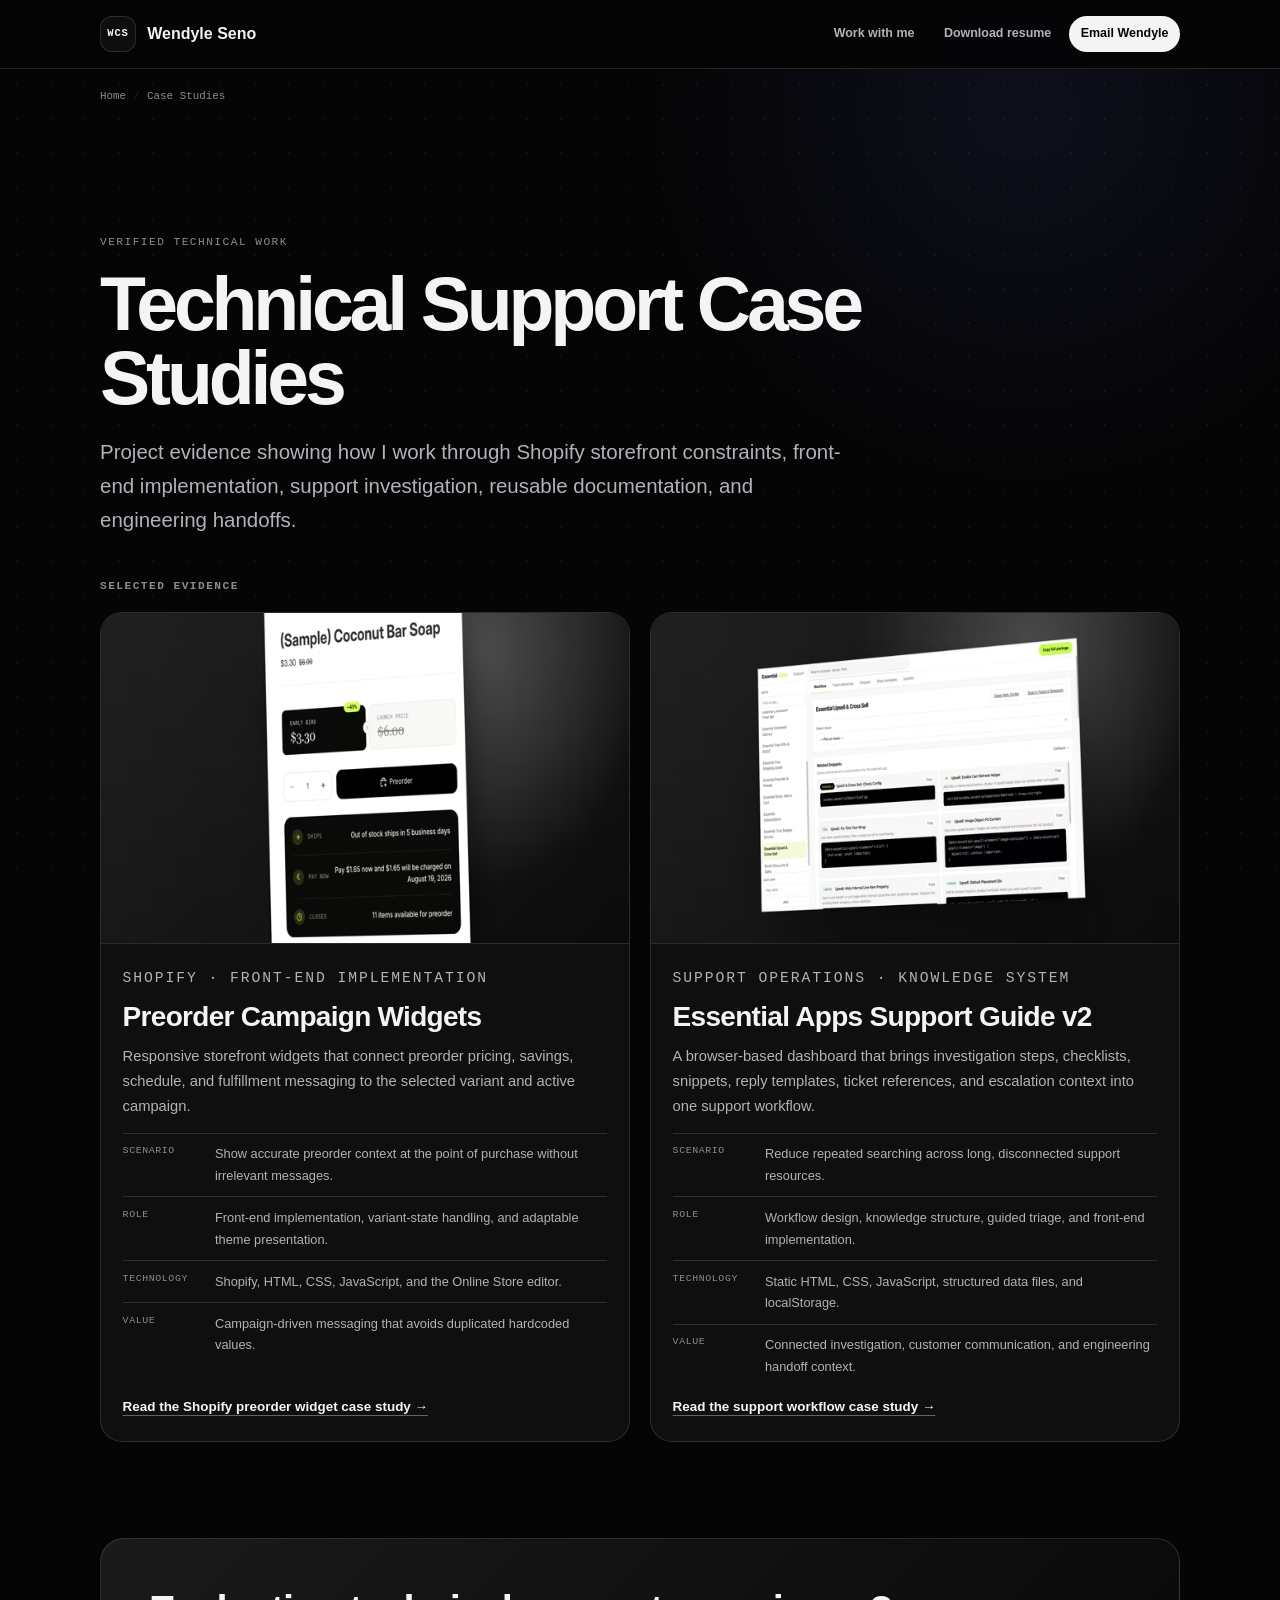
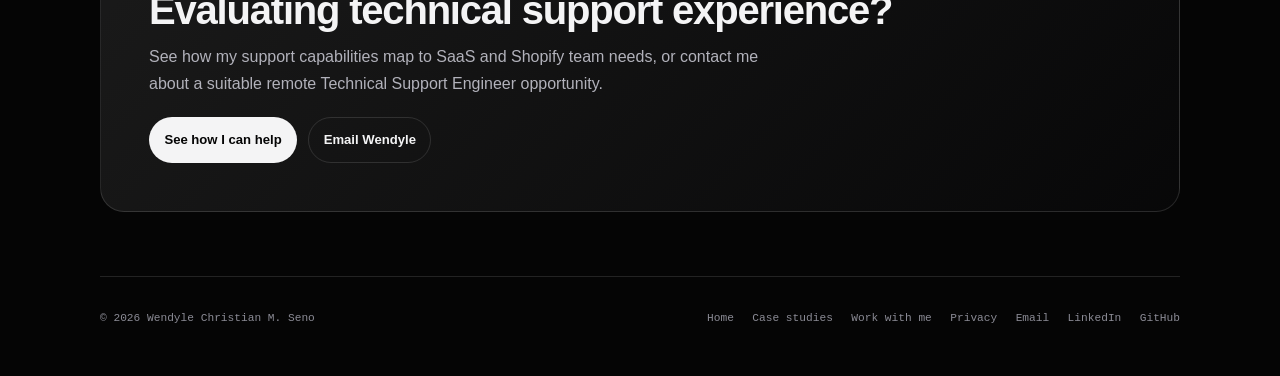
==== case-studies/index.html @ 61a5c207 "feat: expand portfolio SEO and measurement" ====
<!doctype html>
<html lang="en">
<head>
  <!-- Google tag (gtag.js) -->
  <script async src="https://www.googletagmanager.com/gtag/js?id=G-58984RH5TE"></script>
  <script>
    window.dataLayer = window.dataLayer || [];
    function gtag(){dataLayer.push(arguments);}
    gtag('js', new Date());
    gtag('config', 'G-58984RH5TE');
  </script>
  <meta charset="utf-8">
  <meta name="viewport" content="width=device-width,initial-scale=1">
  <title>Technical Support Case Studies — Wendyle Seno</title>
  <meta name="description" content="Technical support case studies by Wendyle Seno covering Shopify preorder widgets, browser-based support workflows, front-end implementation, and evidence-rich escalation.">
  <meta name="author" content="Wendyle Christian M. Seno">
  <meta name="robots" content="index,follow,max-image-preview:large,max-snippet:-1,max-video-preview:-1">
  <meta name="theme-color" content="#050505">
  <script>
    (() => {
      let theme = 'dark';
      try { theme = localStorage.getItem('wcs-theme') === 'light' ? 'light' : 'dark'; } catch {}
      document.documentElement.dataset.theme = theme;
      document.querySelector('meta[name="theme-color"]').content = theme === 'light' ? '#f7f7f7' : '#050505';
    })();
  </script>
  <link rel="canonical" href="https://www.wendylechristianseno.com/case-studies/">
  <meta property="og:type" content="website">
  <meta property="og:site_name" content="Wendyle Seno">
  <meta property="og:title" content="Technical Support Case Studies — Wendyle Seno">
  <meta property="og:description" content="Verified project evidence across Shopify front-end implementation, technical support workflows, investigation, and escalation.">
  <meta property="og:url" content="https://www.wendylechristianseno.com/case-studies/">
  <meta property="og:image" content="https://www.wendylechristianseno.com/assets/img/wendyle-seno-social-preview.jpg">
  <meta property="og:image:width" content="1200">
  <meta property="og:image:height" content="630">
  <meta property="og:image:alt" content="Wendyle Seno, SaaS Technical Support Engineer">
  <meta name="twitter:card" content="summary_large_image">
  <meta name="twitter:title" content="Technical Support Case Studies — Wendyle Seno">
  <meta name="twitter:description" content="Shopify front-end implementation and support-workflow case studies by Wendyle Seno.">
  <meta name="twitter:image" content="https://www.wendylechristianseno.com/assets/img/wendyle-seno-social-preview.jpg">
  <meta name="twitter:image:alt" content="Wendyle Seno, SaaS Technical Support Engineer">
  <link rel="icon" href="../assets/img/favicon.ico" sizes="32x32">
  <link rel="icon" href="../assets/img/favicon.svg" type="image/svg+xml">
  <link rel="apple-touch-icon" href="../assets/img/apple-touch-icon.png" sizes="180x180">
  <link rel="stylesheet" href="../css/case-study.css?v=20260814-4">
  <script defer src="../js/analytics.js?v=20260814-1"></script>
  <script type="application/ld+json">
  {
    "@context": "https://schema.org",
    "@graph": [
      {
        "@type": "CollectionPage",
        "@id": "https://www.wendylechristianseno.com/case-studies/#page",
        "url": "https://www.wendylechristianseno.com/case-studies/",
        "name": "Technical Support Case Studies — Wendyle Seno",
        "description": "Technical support case studies covering Shopify front-end implementation and browser-based support workflows.",
        "isPartOf": { "@id": "https://www.wendylechristianseno.com/#website" },
        "about": { "@id": "https://www.wendylechristianseno.com/#person" },
        "breadcrumb": { "@id": "https://www.wendylechristianseno.com/case-studies/#breadcrumb" },
        "hasPart": [
          {
            "@type": "Article",
            "@id": "https://www.wendylechristianseno.com/case-studies/preorder-campaign-widgets/#article",
            "url": "https://www.wendylechristianseno.com/case-studies/preorder-campaign-widgets/",
            "headline": "Preorder Campaign Widgets"
          },
          {
            "@type": "Article",
            "@id": "https://www.wendylechristianseno.com/case-studies/essential-apps-support-guide/#article",
            "url": "https://www.wendylechristianseno.com/case-studies/essential-apps-support-guide/",
            "headline": "Essential Apps Support Guide v2"
          }
        ]
      },
      {
        "@type": "BreadcrumbList",
        "@id": "https://www.wendylechristianseno.com/case-studies/#breadcrumb",
        "itemListElement": [
          { "@type": "ListItem", "position": 1, "name": "Home", "item": "https://www.wendylechristianseno.com/" },
          { "@type": "ListItem", "position": 2, "name": "Case Studies", "item": "https://www.wendylechristianseno.com/case-studies/" }
        ]
      }
    ]
  }
  </script>
</head>
<body>
  <a class="skip-link" href="#main-content">Skip to case studies</a>
  <header class="case-nav">
    <nav class="case-shell case-nav-inner" aria-label="Primary navigation">
      <a class="case-brand" href="../"><span class="case-brand-mark">WCS</span><span>Wendyle Seno</span></a>
      <div class="case-nav-links">
        <a href="../work-with-me/" data-analytics-event="portfolio_hire_click" data-analytics-location="case_study_index_header">Work with me</a>
        <a href="https://drive.google.com/uc?export=download&amp;id=19VN2xFC_qmwtN42Zccsk0ThbB4VUB1xa" download data-analytics-event="portfolio_resume_download" data-analytics-location="case_study_index_header">Download resume</a>
        <a class="case-contact" href="mailto:senowendyle793@gmail.com?subject=Technical%20Support%20Opportunity" data-analytics-event="portfolio_email_click" data-analytics-location="case_study_index_header">Email Wendyle</a>
      </div>
    </nav>
  </header>

  <main id="main-content">
    <nav class="case-shell breadcrumbs" aria-label="Breadcrumb">
      <ol><li><a href="../">Home</a></li><li aria-current="page">Case Studies</li></ol>
    </nav>

    <header class="case-shell case-hero page-hero">
      <p class="eyebrow">Verified technical work</p>
      <h1>Technical Support Case Studies</h1>
      <p class="case-dek">Project evidence showing how I work through Shopify storefront constraints, front-end implementation, support investigation, reusable documentation, and engineering handoffs.</p>
    </header>

    <section class="case-shell page-content" aria-labelledby="evidence-heading">
      <h2 id="evidence-heading" class="eyebrow">Selected evidence</h2>
      <div class="card-grid">
        <article class="evidence-card">
          <a class="evidence-card-media" href="preorder-campaign-widgets/" aria-label="Read the Preorder Campaign Widgets case study">
            <picture>
              <source type="image/avif" srcset="../assets/img/generated/preorder-widgets-showcase-640.avif 640w, ../assets/img/generated/preorder-widgets-showcase-1200.avif 1200w" sizes="(max-width: 760px) 100vw, 520px">
              <img src="../assets/img/generated/preorder-widgets-showcase-1200.png" alt="Shopify product page with variant-aware preorder pricing and campaign messaging widgets" width="1200" height="1200" loading="eager" decoding="async">
            </picture>
          </a>
          <div class="evidence-card-body">
            <p class="eyebrow">Shopify · Front-end implementation</p>
            <h2>Preorder Campaign Widgets</h2>
            <p>Responsive storefront widgets that connect preorder pricing, savings, schedule, and fulfillment messaging to the selected variant and active campaign.</p>
            <dl>
              <div><dt>Scenario</dt><dd>Show accurate preorder context at the point of purchase without irrelevant messages.</dd></div>
              <div><dt>Role</dt><dd>Front-end implementation, variant-state handling, and adaptable theme presentation.</dd></div>
              <div><dt>Technology</dt><dd>Shopify, HTML, CSS, JavaScript, and the Online Store editor.</dd></div>
              <div><dt>Value</dt><dd>Campaign-driven messaging that avoids duplicated hardcoded values.</dd></div>
            </dl>
            <a class="evidence-card-link" href="preorder-campaign-widgets/">Read the Shopify preorder widget case study →</a>
          </div>
        </article>

        <article class="evidence-card">
          <a class="evidence-card-media" href="essential-apps-support-guide/" aria-label="Read the Essential Apps Support Guide case study">
            <picture>
              <source type="image/avif" srcset="../assets/img/generated/essential-apps-support-guide-v2-640.avif 640w, ../assets/img/generated/essential-apps-support-guide-v2-1200.avif 1200w" sizes="(max-width: 760px) 100vw, 520px">
              <img src="../assets/img/generated/essential-apps-support-guide-v2-1200.png" alt="Essential Apps Support Guide dashboard with troubleshooting, case triage, and reusable support resources" width="1200" height="1200" loading="eager" decoding="async">
            </picture>
          </a>
          <div class="evidence-card-body">
            <p class="eyebrow">Support operations · Knowledge system</p>
            <h2>Essential Apps Support Guide v2</h2>
            <p>A browser-based dashboard that brings investigation steps, checklists, snippets, reply templates, ticket references, and escalation context into one support workflow.</p>
            <dl>
              <div><dt>Scenario</dt><dd>Reduce repeated searching across long, disconnected support resources.</dd></div>
              <div><dt>Role</dt><dd>Workflow design, knowledge structure, guided triage, and front-end implementation.</dd></div>
              <div><dt>Technology</dt><dd>Static HTML, CSS, JavaScript, structured data files, and localStorage.</dd></div>
              <div><dt>Value</dt><dd>Connected investigation, customer communication, and engineering handoff context.</dd></div>
            </dl>
            <a class="evidence-card-link" href="essential-apps-support-guide/">Read the support workflow case study →</a>
          </div>
        </article>
      </div>
    </section>

    <section class="case-shell case-cta" aria-labelledby="case-index-cta-heading">
      <h2 id="case-index-cta-heading">Evaluating technical support experience?</h2>
      <p>See how my support capabilities map to SaaS and Shopify team needs, or contact me about a suitable remote Technical Support Engineer opportunity.</p>
      <div class="case-cta-actions">
        <a class="case-button case-button-primary" href="../work-with-me/" data-analytics-event="portfolio_hire_click" data-analytics-location="case_study_index_cta">See how I can help</a>
        <a class="case-button" href="mailto:senowendyle793@gmail.com?subject=Technical%20Support%20Opportunity" data-analytics-event="portfolio_email_click" data-analytics-location="case_study_index_cta">Email Wendyle</a>
      </div>
    </section>
  </main>

  <footer class="case-shell case-footer">
    <span>© 2026 Wendyle Christian M. Seno</span>
    <nav aria-label="Footer links">
      <a href="../">Home</a><a href="./" aria-current="page">Case studies</a><a href="../work-with-me/">Work with me</a><a href="../privacy/">Privacy</a>
      <a href="mailto:senowendyle793@gmail.com?subject=Technical%20Support%20Opportunity" data-analytics-event="portfolio_email_click" data-analytics-location="case_study_index_footer">Email</a>
      <a href="https://www.linkedin.com/in/wendylechristianseno/" target="_blank" rel="noopener noreferrer" data-analytics-event="portfolio_linkedin_click" data-analytics-location="case_study_index_footer">LinkedIn</a>
      <a href="https://github.com/Wendyle18" target="_blank" rel="noopener noreferrer" data-analytics-event="portfolio_github_click" data-analytics-location="case_study_index_footer">GitHub</a>
    </nav>
  </footer>
</body>
</html>
---- css/case-study.css ----
:root{
  color-scheme:dark;
  --bg:#050505;
  --bg-soft:#0d0d0e;
  --surface:rgba(255,255,255,.045);
  --surface-hover:rgba(255,255,255,.08);
  --border:rgba(255,255,255,.12);
  --text:#f4f4f5;
  --sub:#b2b2bb;
  --muted:#8b8b95;
  --max:1080px;
  --sans:ui-sans-serif,-apple-system,BlinkMacSystemFont,"Segoe UI",sans-serif;
  --mono:ui-monospace,SFMono-Regular,Menlo,Monaco,Consolas,"Liberation Mono",monospace;
}

[data-theme="light"]{
  color-scheme:light;
  --bg:#f7f7f7;
  --bg-soft:#ededed;
  --surface:rgba(255,255,255,.78);
  --surface-hover:rgba(255,255,255,.96);
  --border:rgba(0,0,0,.1);
  --text:#111113;
  --sub:#3f3f46;
  --muted:#5f5f69;
}

*,*::before,*::after{box-sizing:border-box;margin:0;padding:0}
html{scroll-behavior:smooth}
body{background:var(--bg);color:var(--text);font-family:var(--sans);line-height:1.7;-webkit-font-smoothing:antialiased}
body::before{content:"";position:fixed;inset:0;z-index:-1;pointer-events:none;background-image:radial-gradient(rgba(255,255,255,.045) 1px,transparent 1px),radial-gradient(circle at 80% 12%,rgba(105,122,255,.09),transparent 32%);background-size:34px 34px,100% 100%}
[data-theme="light"] body::before{background-image:radial-gradient(rgba(0,0,0,.055) 1px,transparent 1px),radial-gradient(circle at 80% 12%,rgba(82,82,91,.08),transparent 32%)}
a{color:inherit;text-decoration:none}
img{display:block;max-width:100%;height:auto}
:focus-visible{outline:2px solid var(--text);outline-offset:4px}
.skip-link{position:fixed;left:1rem;top:1rem;z-index:100;padding:.6rem .85rem;border-radius:8px;background:var(--text);color:var(--bg);transform:translateY(-180%)}
.skip-link:focus{transform:translateY(0)}
.case-shell{width:min(var(--max),calc(100% - 2rem));margin:0 auto}
.breadcrumbs{padding-top:1.1rem}
.breadcrumbs ol{display:flex;align-items:center;gap:.45rem;flex-wrap:wrap;list-style:none;font-family:var(--mono);font-size:.68rem;color:var(--muted)}
.breadcrumbs li+li::before{content:"/";margin-right:.45rem;color:var(--border)}
.breadcrumbs a{text-decoration:underline;text-decoration-color:transparent;text-underline-offset:3px}
.breadcrumbs a:hover{text-decoration-color:currentColor;color:var(--text)}
.case-nav{position:sticky;top:0;z-index:20;border-bottom:1px solid var(--border);background:rgba(5,5,5,.86);backdrop-filter:blur(18px)}
[data-theme="light"] .case-nav{background:rgba(247,247,247,.9)}
.case-nav-inner{min-height:68px;display:flex;align-items:center;justify-content:space-between;gap:1rem}
.case-brand{display:inline-flex;align-items:center;gap:.7rem;font-weight:800}
.case-brand-mark{display:grid;place-items:center;width:36px;height:36px;border:1px solid var(--border);border-radius:12px;background:var(--surface);font-family:var(--mono);font-size:.66rem;letter-spacing:.08em}
.case-nav-links{display:flex;align-items:center;gap:.4rem;flex-wrap:wrap;justify-content:flex-end}
.case-nav-links a{padding:.48rem .72rem;border-radius:999px;color:var(--sub);font-size:.78rem;font-weight:650}
.case-nav-links a:hover{background:var(--surface-hover);color:var(--text)}
.case-nav-links .case-contact{background:var(--text);color:var(--bg)}
.case-hero{padding:clamp(5rem,10vw,8rem) 0 3.5rem}
.eyebrow{font-family:var(--mono);font-size:.7rem;letter-spacing:.13em;text-transform:uppercase;color:var(--muted);margin-bottom:1rem}
.case-hero h1{max-width:900px;font-size:clamp(2.35rem,7vw,5.8rem);line-height:.98;letter-spacing:-.055em;margin-bottom:1.25rem}
.page-hero{padding-bottom:2.5rem}
.page-hero h1{font-size:clamp(2.25rem,6vw,4.7rem);max-width:940px}
.case-dek{max-width:760px;font-size:clamp(1.05rem,2vw,1.28rem);color:var(--sub);line-height:1.65}
.case-byline{display:flex;flex-wrap:wrap;gap:.65rem 1.4rem;margin-top:1.5rem;color:var(--muted);font-family:var(--mono);font-size:.72rem}
.case-byline strong{color:var(--text)}
.case-media{margin:1rem auto 4.5rem;padding:.65rem;border:1px solid var(--border);border-radius:24px;background:var(--surface);box-shadow:0 30px 90px rgba(0,0,0,.28)}
.case-media a{display:block;border-radius:17px;overflow:hidden;background:var(--bg-soft)}
[data-theme="light"] .case-media{box-shadow:0 30px 90px rgba(0,0,0,.12)}
.case-media img{width:100%;aspect-ratio:1/1;object-fit:contain}
.case-grid{display:grid;grid-template-columns:minmax(0,1.7fr) minmax(230px,.7fr);gap:clamp(2rem,7vw,5rem);align-items:start}
.case-content section{padding:0 0 3rem;margin-bottom:3rem;border-bottom:1px solid var(--border)}
.case-content h2{font-size:clamp(1.45rem,3vw,2rem);line-height:1.2;letter-spacing:-.025em;margin-bottom:1rem}
.case-content h3{font-size:1rem;margin:1.35rem 0 .5rem}
.case-content p{color:var(--sub);margin-bottom:1rem}
.case-content p:last-child{margin-bottom:0}
.case-content ul,.case-content ol{padding-left:1.2rem;color:var(--sub)}
.case-content li+li{margin-top:.65rem}
.case-steps{list-style:none;padding:0!important;counter-reset:step}
.case-steps li{counter-increment:step;display:grid;grid-template-columns:38px 1fr;gap:.8rem;padding:1rem 0;border-bottom:1px solid var(--border)}
.case-steps li::before{content:counter(step,decimal-leading-zero);font-family:var(--mono);font-size:.7rem;color:var(--muted);padding-top:.15rem}
.case-steps strong{display:block;color:var(--text);margin-bottom:.2rem}
.case-aside{position:sticky;top:96px;padding:1.3rem;border:1px solid var(--border);border-radius:18px;background:var(--surface)}
.case-aside h2{font-family:var(--mono);font-size:.7rem;letter-spacing:.1em;text-transform:uppercase;color:var(--muted);margin-bottom:1rem}
.fact-list{list-style:none}
.fact-list li{padding:.75rem 0;border-top:1px solid var(--border)}
.fact-list span{display:block;font-family:var(--mono);font-size:.66rem;color:var(--muted);text-transform:uppercase;letter-spacing:.07em}
.fact-list strong{display:block;margin-top:.2rem;font-size:.86rem;font-weight:650}
.tag-list{display:flex;flex-wrap:wrap;gap:.4rem;margin-top:1rem}
.tag-list span{padding:.35rem .55rem;border:1px solid var(--border);border-radius:999px;font-family:var(--mono);font-size:.64rem;color:var(--sub)}
.demo-note{margin-top:1rem;padding:.85rem;border:1px solid var(--border);border-radius:10px;background:rgba(255,255,255,.025);font-size:.78rem;color:var(--sub)}
[data-theme="light"] .demo-note{background:rgba(0,0,0,.025)}
.demo-note code{color:var(--text);font-family:var(--mono)}
.inline-link{font-weight:750;color:var(--text);text-decoration:underline;text-decoration-color:#62626c;text-underline-offset:3px}
.page-content{padding-bottom:2rem}
.page-section{padding:3rem 0;border-top:1px solid var(--border)}
.page-section h2{font-size:clamp(1.55rem,3.5vw,2.4rem);line-height:1.15;letter-spacing:-.03em;margin-bottom:.8rem}
.page-section>p{max-width:760px;color:var(--sub);margin-bottom:1rem}
.page-section>p:last-child{margin-bottom:0}
.card-grid{display:grid;grid-template-columns:repeat(2,minmax(0,1fr));gap:1.25rem}
.evidence-card{display:flex;flex-direction:column;overflow:hidden;border:1px solid var(--border);border-radius:22px;background:var(--surface);transition:transform .2s,border-color .2s,background .2s}
.evidence-card:hover{transform:translateY(-3px);border-color:rgba(255,255,255,.24);background:var(--surface-hover)}
[data-theme="light"] .evidence-card:hover{border-color:rgba(0,0,0,.18)}
.evidence-card-media{display:block;border-bottom:1px solid var(--border);background:var(--bg-soft)}
.evidence-card-media img{width:100%;aspect-ratio:16/10;object-fit:cover}
.evidence-card-body{display:flex;flex:1;flex-direction:column;padding:1.35rem}
.evidence-card .eyebrow{margin-bottom:.6rem}
.evidence-card h2,.evidence-card h3{font-size:clamp(1.25rem,2.8vw,1.75rem);line-height:1.2;letter-spacing:-.025em;margin-bottom:.65rem}
.evidence-card p{color:var(--sub);font-size:.92rem;margin-bottom:.85rem}
.evidence-card dl{display:grid;gap:.6rem;margin:0 0 1.15rem}
.evidence-card dl div{display:grid;grid-template-columns:82px 1fr;gap:.65rem;padding-top:.6rem;border-top:1px solid var(--border)}
.evidence-card dt{font-family:var(--mono);font-size:.62rem;letter-spacing:.06em;text-transform:uppercase;color:var(--muted)}
.evidence-card dd{font-size:.8rem;color:var(--sub)}
.evidence-card-link{margin-top:auto;font-weight:750;font-size:.84rem;text-decoration:underline;text-decoration-color:#62626c;text-underline-offset:4px}
.capability-grid{display:grid;grid-template-columns:repeat(2,minmax(0,1fr));gap:1rem;margin-top:1.35rem}
.capability-card{padding:1.25rem;border:1px solid var(--border);border-radius:18px;background:var(--surface)}
.capability-card h3{font-size:1rem;margin-bottom:.45rem}
.capability-card p{font-size:.88rem;color:var(--sub)}
.workflow-list{display:grid;grid-template-columns:repeat(3,minmax(0,1fr));gap:.9rem;list-style:none;counter-reset:workflow;margin-top:1.35rem}
.workflow-list li{counter-increment:workflow;padding:1.2rem;border:1px solid var(--border);border-radius:16px;background:var(--surface);color:var(--sub);font-size:.86rem}
.workflow-list li::before{content:counter(workflow,decimal-leading-zero);display:block;margin-bottom:.6rem;font-family:var(--mono);font-size:.65rem;color:var(--muted)}
.workflow-list strong{display:block;color:var(--text);margin-bottom:.3rem}
.page-list{padding-left:1.15rem;color:var(--sub)}
.page-list li+li{margin-top:.65rem}
.notice{padding:1.1rem 1.2rem;border:1px solid var(--border);border-radius:14px;background:var(--surface);color:var(--sub)}
.notice strong{color:var(--text)}
.privacy-content{max-width:780px}
.privacy-content h2{font-size:1.5rem;margin:2.5rem 0 .75rem}
.privacy-content p,.privacy-content li{color:var(--sub)}
.privacy-content p{margin-bottom:1rem}
.privacy-content ul{padding-left:1.15rem;margin-bottom:1rem}
.privacy-content li+li{margin-top:.5rem}
.page-actions{display:flex;flex-wrap:wrap;gap:.7rem;margin-top:1.4rem}
.case-cta{margin:4rem auto;padding:clamp(1.5rem,5vw,3rem);border:1px solid var(--border);border-radius:24px;background:linear-gradient(135deg,rgba(255,255,255,.085),rgba(100,100,120,.035))}
[data-theme="light"] .case-cta{background:linear-gradient(135deg,rgba(255,255,255,.96),rgba(82,82,91,.045))}
.case-cta h2{font-size:clamp(1.55rem,4vw,2.5rem);line-height:1.15;letter-spacing:-.03em;margin-bottom:.65rem}
.case-cta p{max-width:650px;color:var(--sub);margin-bottom:1.25rem}
.case-cta-actions{display:flex;gap:.7rem;flex-wrap:wrap}
.case-button{display:inline-flex;align-items:center;min-height:44px;padding:.65rem .9rem;border:1px solid var(--border);border-radius:999px;font-size:.82rem;font-weight:750}
.case-button-primary{background:var(--text);color:var(--bg)}
.case-footer{padding:2rem 0 3rem;border-top:1px solid var(--border);display:flex;justify-content:space-between;gap:1rem;flex-wrap:wrap;color:var(--muted);font-family:var(--mono);font-size:.7rem}
.case-footer nav{display:flex;gap:.85rem 1.15rem;flex-wrap:wrap}
.case-footer a:hover{color:var(--text)}
@media(max-width:760px){.case-nav-inner{align-items:flex-start;padding:.65rem 0}.case-nav-links a:not(.case-contact){display:none}.case-grid{grid-template-columns:1fr}.case-aside{position:static;order:-1}.case-hero{padding-top:4rem}.case-media{margin-bottom:3rem}.card-grid,.capability-grid,.workflow-list{grid-template-columns:1fr}.evidence-card dl div{grid-template-columns:72px 1fr}.page-section{padding:2.4rem 0}}
@media(prefers-reduced-motion:reduce){html{scroll-behavior:auto}*,*::before,*::after{scroll-behavior:auto!important;transition:none!important}}
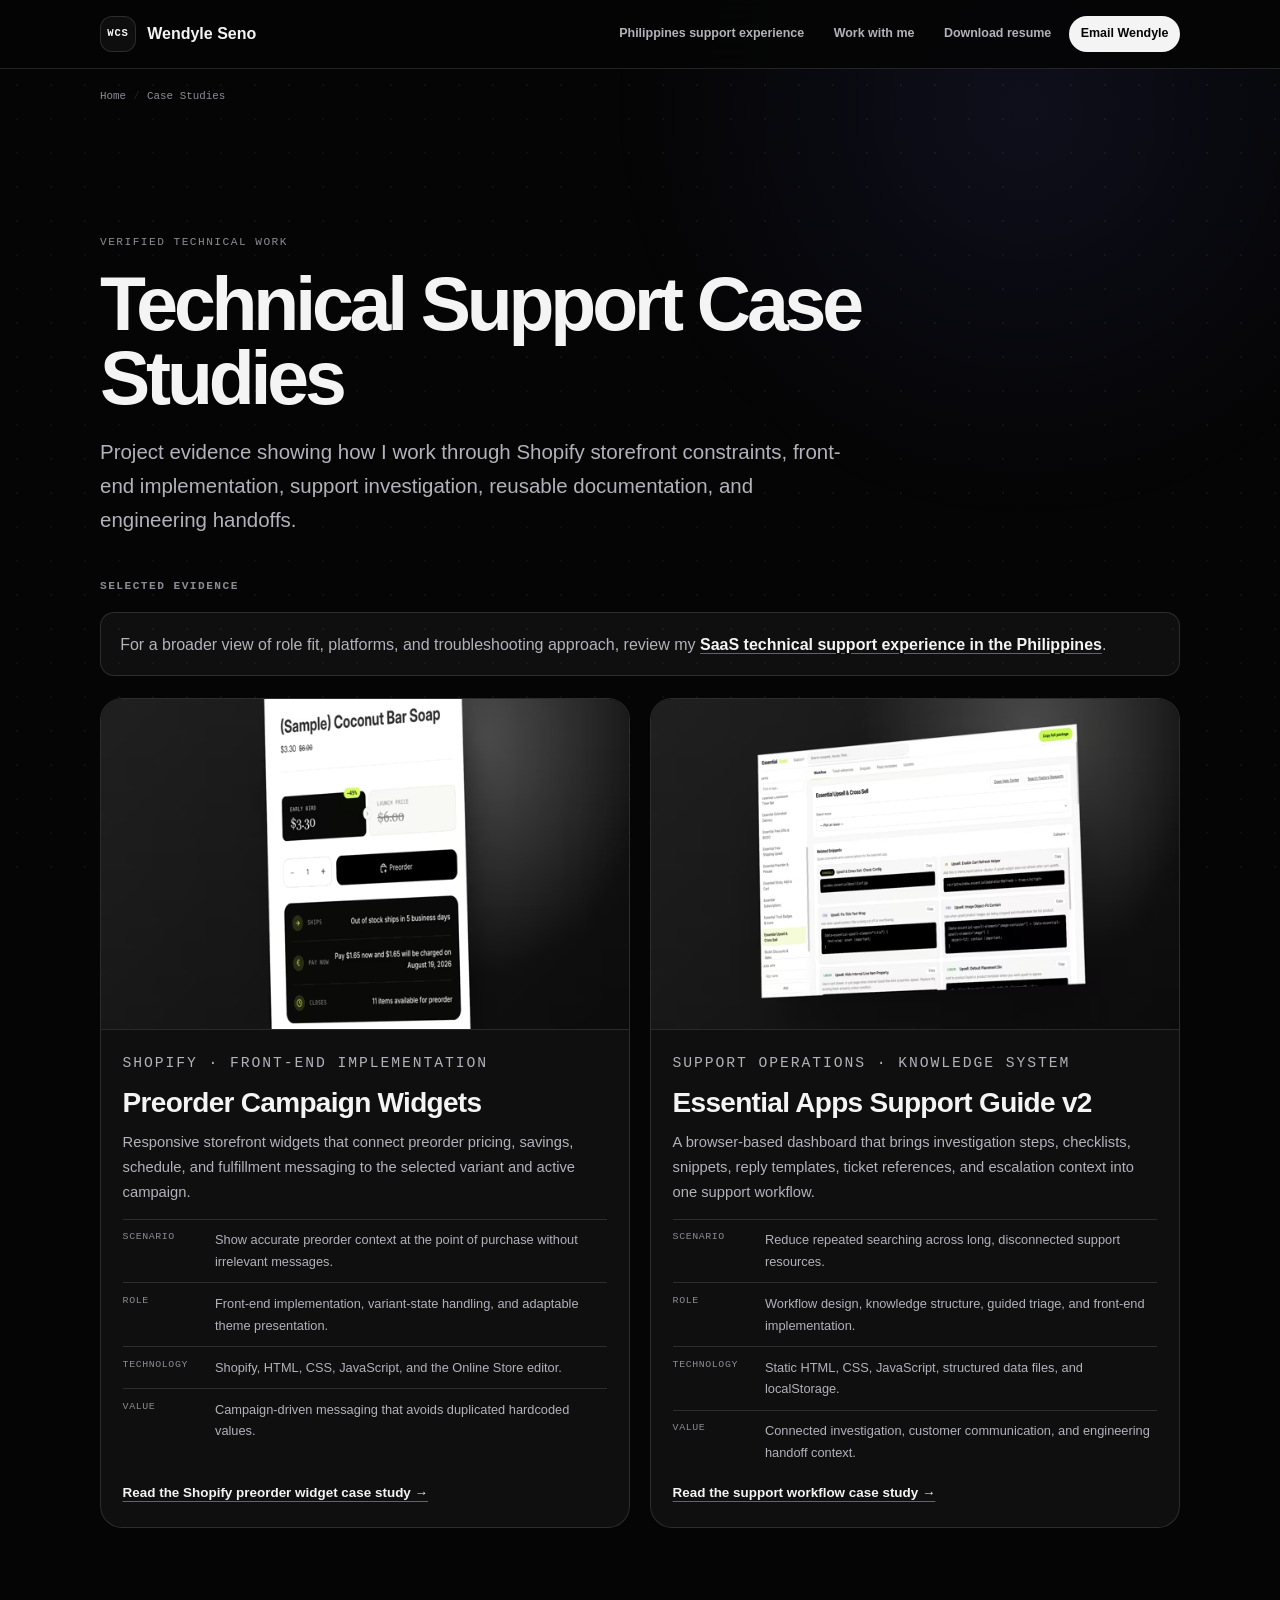
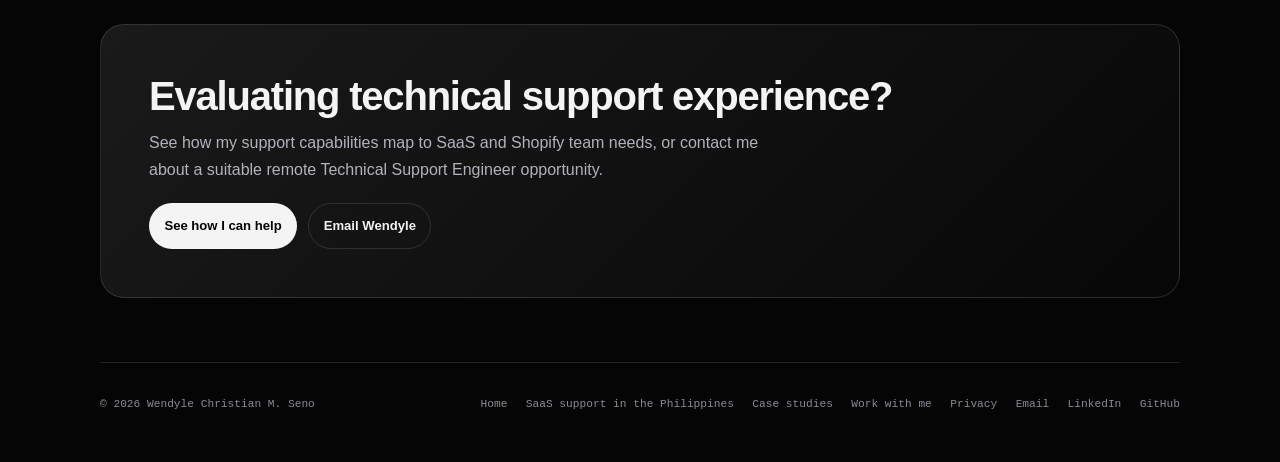
==== commit 2e99a317: "Implement Philippines SEO positioning" ====
--- a/case-studies/index.html
+++ b/case-studies/index.html
@@ -42,7 +42,7 @@
   <link rel="icon" href="../assets/img/favicon.ico" sizes="32x32">
   <link rel="icon" href="../assets/img/favicon.svg" type="image/svg+xml">
   <link rel="apple-touch-icon" href="../assets/img/apple-touch-icon.png" sizes="180x180">
-  <link rel="stylesheet" href="../css/case-study.css?v=20260814-4">
+  <link rel="stylesheet" href="../css/case-study.css?v=20260820-1">
   <script defer src="../js/analytics.js?v=20260814-1"></script>
   <script type="application/ld+json">
   {
@@ -90,6 +90,7 @@
     <nav class="case-shell case-nav-inner" aria-label="Primary navigation">
       <a class="case-brand" href="../"><span class="case-brand-mark">WCS</span><span>Wendyle Seno</span></a>
       <div class="case-nav-links">
+        <a href="../saas-technical-support-philippines/">Philippines support experience</a>
         <a href="../work-with-me/" data-analytics-event="portfolio_hire_click" data-analytics-location="case_study_index_header">Work with me</a>
         <a href="https://drive.google.com/uc?export=download&amp;id=19VN2xFC_qmwtN42Zccsk0ThbB4VUB1xa" download data-analytics-event="portfolio_resume_download" data-analytics-location="case_study_index_header">Download resume</a>
         <a class="case-contact" href="mailto:senowendyle793@gmail.com?subject=Technical%20Support%20Opportunity" data-analytics-event="portfolio_email_click" data-analytics-location="case_study_index_header">Email Wendyle</a>
@@ -110,6 +111,7 @@
 
     <section class="case-shell page-content" aria-labelledby="evidence-heading">
       <h2 id="evidence-heading" class="eyebrow">Selected evidence</h2>
+      <p class="notice">For a broader view of role fit, platforms, and troubleshooting approach, review my <a class="inline-link" href="../saas-technical-support-philippines/">SaaS technical support experience in the Philippines</a>.</p>
       <div class="card-grid">
         <article class="evidence-card">
           <a class="evidence-card-media" href="preorder-campaign-widgets/" aria-label="Read the Preorder Campaign Widgets case study">
@@ -168,7 +170,7 @@
   <footer class="case-shell case-footer">
     <span>© 2026 Wendyle Christian M. Seno</span>
     <nav aria-label="Footer links">
-      <a href="../">Home</a><a href="./" aria-current="page">Case studies</a><a href="../work-with-me/">Work with me</a><a href="../privacy/">Privacy</a>
+      <a href="../">Home</a><a href="../saas-technical-support-philippines/">SaaS support in the Philippines</a><a href="./" aria-current="page">Case studies</a><a href="../work-with-me/">Work with me</a><a href="../privacy/">Privacy</a>
       <a href="mailto:senowendyle793@gmail.com?subject=Technical%20Support%20Opportunity" data-analytics-event="portfolio_email_click" data-analytics-location="case_study_index_footer">Email</a>
       <a href="https://www.linkedin.com/in/wendylechristianseno/" target="_blank" rel="noopener noreferrer" data-analytics-event="portfolio_linkedin_click" data-analytics-location="case_study_index_footer">LinkedIn</a>
       <a href="https://github.com/Wendyle18" target="_blank" rel="noopener noreferrer" data-analytics-event="portfolio_github_click" data-analytics-location="case_study_index_footer">GitHub</a>
--- a/css/case-study.css
+++ b/css/case-study.css
@@ -82,6 +82,7 @@
 .fact-list strong{display:block;margin-top:.2rem;font-size:.86rem;font-weight:650}
 .tag-list{display:flex;flex-wrap:wrap;gap:.4rem;margin-top:1rem}
 .tag-list span{padding:.35rem .55rem;border:1px solid var(--border);border-radius:999px;font-family:var(--mono);font-size:.64rem;color:var(--sub)}
+.platform-list{max-width:820px;margin-top:1.25rem}
 .demo-note{margin-top:1rem;padding:.85rem;border:1px solid var(--border);border-radius:10px;background:rgba(255,255,255,.025);font-size:.78rem;color:var(--sub)}
 [data-theme="light"] .demo-note{background:rgba(0,0,0,.025)}
 .demo-note code{color:var(--text);font-family:var(--mono)}
@@ -106,6 +107,8 @@
 .evidence-card dt{font-family:var(--mono);font-size:.62rem;letter-spacing:.06em;text-transform:uppercase;color:var(--muted)}
 .evidence-card dd{font-size:.8rem;color:var(--sub)}
 .evidence-card-link{margin-top:auto;font-weight:750;font-size:.84rem;text-decoration:underline;text-decoration-color:#62626c;text-underline-offset:4px}
+.compact-evidence-grid{margin-top:1.35rem}
+.collection-link{margin-top:1.25rem!important}
 .capability-grid{display:grid;grid-template-columns:repeat(2,minmax(0,1fr));gap:1rem;margin-top:1.35rem}
 .capability-card{padding:1.25rem;border:1px solid var(--border);border-radius:18px;background:var(--surface)}
 .capability-card h3{font-size:1rem;margin-bottom:.45rem}
@@ -118,6 +121,11 @@
 .page-list li+li{margin-top:.65rem}
 .notice{padding:1.1rem 1.2rem;border:1px solid var(--border);border-radius:14px;background:var(--surface);color:var(--sub)}
 .notice strong{color:var(--text)}
+.page-content>.notice{margin-bottom:1.35rem}
+.faq-grid{display:grid;grid-template-columns:repeat(2,minmax(0,1fr));gap:1rem;margin-top:1.35rem}
+.faq-grid article{padding:1.25rem;border:1px solid var(--border);border-radius:18px;background:var(--surface)}
+.faq-grid h3{font-size:1rem;line-height:1.4;margin-bottom:.5rem}
+.faq-grid p{font-size:.88rem;color:var(--sub)}
 .privacy-content{max-width:780px}
 .privacy-content h2{font-size:1.5rem;margin:2.5rem 0 .75rem}
 .privacy-content p,.privacy-content li{color:var(--sub)}
@@ -135,5 +143,5 @@
 .case-footer{padding:2rem 0 3rem;border-top:1px solid var(--border);display:flex;justify-content:space-between;gap:1rem;flex-wrap:wrap;color:var(--muted);font-family:var(--mono);font-size:.7rem}
 .case-footer nav{display:flex;gap:.85rem 1.15rem;flex-wrap:wrap}
 .case-footer a:hover{color:var(--text)}
-@media(max-width:760px){.case-nav-inner{align-items:flex-start;padding:.65rem 0}.case-nav-links a:not(.case-contact){display:none}.case-grid{grid-template-columns:1fr}.case-aside{position:static;order:-1}.case-hero{padding-top:4rem}.case-media{margin-bottom:3rem}.card-grid,.capability-grid,.workflow-list{grid-template-columns:1fr}.evidence-card dl div{grid-template-columns:72px 1fr}.page-section{padding:2.4rem 0}}
+@media(max-width:760px){.case-nav-inner{align-items:flex-start;padding:.65rem 0}.case-nav-links a:not(.case-contact){display:none}.case-grid{grid-template-columns:1fr}.case-aside{position:static;order:-1}.case-hero{padding-top:4rem}.case-media{margin-bottom:3rem}.card-grid,.capability-grid,.workflow-list,.faq-grid{grid-template-columns:1fr}.evidence-card dl div{grid-template-columns:72px 1fr}.page-section{padding:2.4rem 0}}
 @media(prefers-reduced-motion:reduce){html{scroll-behavior:auto}*,*::before,*::after{scroll-behavior:auto!important;transition:none!important}}
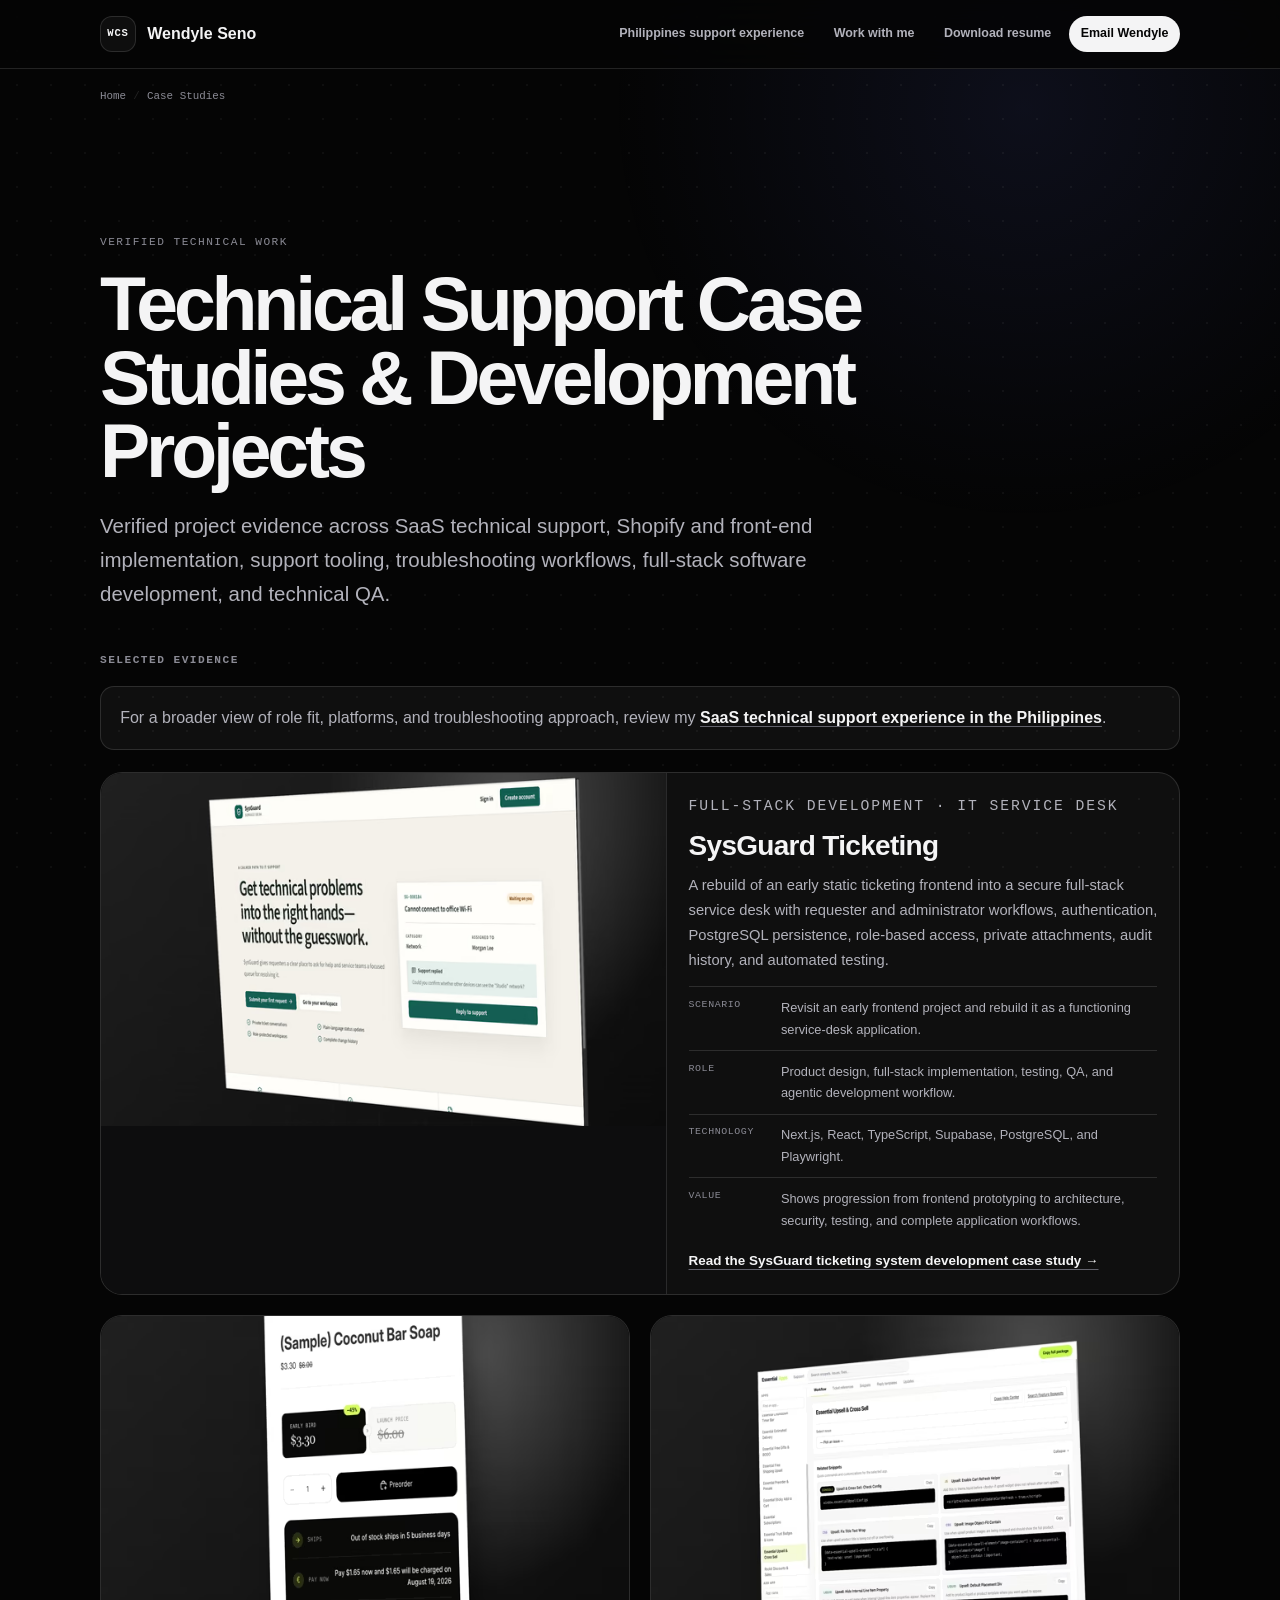
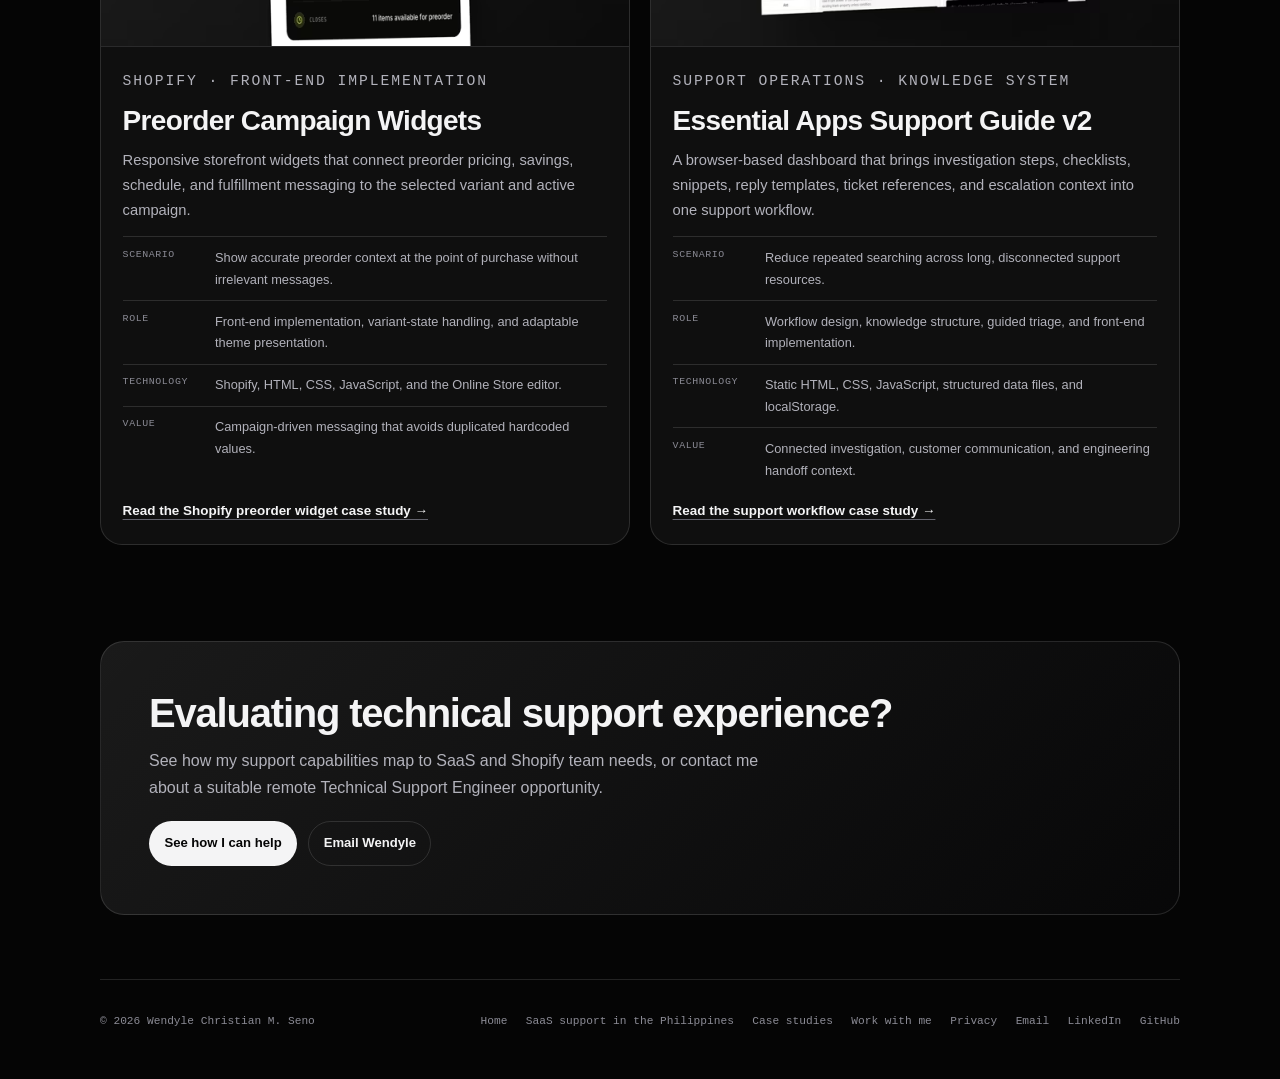
==== commit e63d70c3: "feat: add SysGuard development case study" ====
--- a/case-studies/index.html
+++ b/case-studies/index.html
@@ -11,8 +11,8 @@
   </script>
   <meta charset="utf-8">
   <meta name="viewport" content="width=device-width,initial-scale=1">
-  <title>Technical Support Case Studies — Wendyle Seno</title>
-  <meta name="description" content="Technical support case studies by Wendyle Seno covering Shopify preorder widgets, browser-based support workflows, front-end implementation, and evidence-rich escalation.">
+  <title>Technical Support Case Studies &amp; Development Projects — Wendyle Seno</title>
+  <meta name="description" content="Verified project evidence from Wendyle Seno across SaaS technical support, Shopify and front-end implementation, support workflows, full-stack development, and technical QA.">
   <meta name="author" content="Wendyle Christian M. Seno">
   <meta name="robots" content="index,follow,max-image-preview:large,max-snippet:-1,max-video-preview:-1">
   <meta name="theme-color" content="#050505">
@@ -27,23 +27,23 @@
   <link rel="canonical" href="https://www.wendylechristianseno.com/case-studies/">
   <meta property="og:type" content="website">
   <meta property="og:site_name" content="Wendyle Seno">
-  <meta property="og:title" content="Technical Support Case Studies — Wendyle Seno">
-  <meta property="og:description" content="Verified project evidence across Shopify front-end implementation, technical support workflows, investigation, and escalation.">
+  <meta property="og:title" content="Technical Support Case Studies &amp; Development Projects — Wendyle Seno">
+  <meta property="og:description" content="Verified project evidence across SaaS technical support, Shopify and front-end implementation, support tooling, full-stack development, and technical QA.">
   <meta property="og:url" content="https://www.wendylechristianseno.com/case-studies/">
   <meta property="og:image" content="https://www.wendylechristianseno.com/assets/img/wendyle-seno-social-preview.jpg">
   <meta property="og:image:width" content="1200">
   <meta property="og:image:height" content="630">
   <meta property="og:image:alt" content="Wendyle Seno, SaaS Technical Support Engineer">
   <meta name="twitter:card" content="summary_large_image">
-  <meta name="twitter:title" content="Technical Support Case Studies — Wendyle Seno">
-  <meta name="twitter:description" content="Shopify front-end implementation and support-workflow case studies by Wendyle Seno.">
+  <meta name="twitter:title" content="Technical Support Case Studies &amp; Development Projects — Wendyle Seno">
+  <meta name="twitter:description" content="Technical support, Shopify implementation, support workflow, and full-stack development evidence from Wendyle Seno.">
   <meta name="twitter:image" content="https://www.wendylechristianseno.com/assets/img/wendyle-seno-social-preview.jpg">
   <meta name="twitter:image:alt" content="Wendyle Seno, SaaS Technical Support Engineer">
   <link rel="icon" href="../assets/img/favicon.ico" sizes="32x32">
   <link rel="icon" href="../assets/img/favicon.svg" type="image/svg+xml">
   <link rel="apple-touch-icon" href="../assets/img/apple-touch-icon.png" sizes="180x180">
-  <link rel="stylesheet" href="../css/case-study.css?v=20260820-1">
-  <script defer src="../js/analytics.js?v=20260814-1"></script>
+  <link rel="stylesheet" href="../css/case-study.css?v=20260821-1">
+  <script defer src="../js/analytics.js?v=20260821-1"></script>
   <script type="application/ld+json">
   {
     "@context": "https://schema.org",
@@ -52,12 +52,18 @@
         "@type": "CollectionPage",
         "@id": "https://www.wendylechristianseno.com/case-studies/#page",
         "url": "https://www.wendylechristianseno.com/case-studies/",
-        "name": "Technical Support Case Studies — Wendyle Seno",
-        "description": "Technical support case studies covering Shopify front-end implementation and browser-based support workflows.",
+        "name": "Technical Support Case Studies & Development Projects — Wendyle Seno",
+        "description": "Verified project evidence across SaaS technical support, Shopify and front-end implementation, support workflows, full-stack development, and technical QA.",
         "isPartOf": { "@id": "https://www.wendylechristianseno.com/#website" },
         "about": { "@id": "https://www.wendylechristianseno.com/#person" },
         "breadcrumb": { "@id": "https://www.wendylechristianseno.com/case-studies/#breadcrumb" },
         "hasPart": [
+          {
+            "@type": "Article",
+            "@id": "https://www.wendylechristianseno.com/case-studies/sysguard-ticketing-system/#article",
+            "url": "https://www.wendylechristianseno.com/case-studies/sysguard-ticketing-system/",
+            "headline": "Rebuilding SysGuard: From Front-End Prototype to Full-Stack IT Ticketing System"
+          },
           {
             "@type": "Article",
             "@id": "https://www.wendylechristianseno.com/case-studies/preorder-campaign-widgets/#article",
@@ -105,19 +111,40 @@
 
     <header class="case-shell case-hero page-hero">
       <p class="eyebrow">Verified technical work</p>
-      <h1>Technical Support Case Studies</h1>
-      <p class="case-dek">Project evidence showing how I work through Shopify storefront constraints, front-end implementation, support investigation, reusable documentation, and engineering handoffs.</p>
+      <h1>Technical Support Case Studies &amp; Development Projects</h1>
+      <p class="case-dek">Verified project evidence across SaaS technical support, Shopify and front-end implementation, support tooling, troubleshooting workflows, full-stack software development, and technical QA.</p>
     </header>
 
     <section class="case-shell page-content" aria-labelledby="evidence-heading">
       <h2 id="evidence-heading" class="eyebrow">Selected evidence</h2>
       <p class="notice">For a broader view of role fit, platforms, and troubleshooting approach, review my <a class="inline-link" href="../saas-technical-support-philippines/">SaaS technical support experience in the Philippines</a>.</p>
       <div class="card-grid">
+        <article class="evidence-card evidence-card-featured">
+          <a class="evidence-card-media" href="sysguard-ticketing-system/" aria-label="Read the SysGuard ticketing system development case study" data-analytics-event="portfolio_case_study_click" data-analytics-location="case_study_index_sysguard">
+            <picture>
+              <source type="image/avif" srcset="../assets/img/generated/sysguard-ticketing-modern-640.avif 640w, ../assets/img/generated/sysguard-ticketing-modern-1200.avif 1200w" sizes="(max-width: 760px) 100vw, 560px">
+              <img src="../assets/img/generated/sysguard-ticketing-modern-1200.png" alt="Angled screenshot of the modern SysGuard landing page with requester actions and a support ticket preview" width="1200" height="1200" loading="eager" decoding="async" fetchpriority="high">
+            </picture>
+          </a>
+          <div class="evidence-card-body">
+            <p class="eyebrow">Full-stack development · IT service desk</p>
+            <h2>SysGuard Ticketing</h2>
+            <p>A rebuild of an early static ticketing frontend into a secure full-stack service desk with requester and administrator workflows, authentication, PostgreSQL persistence, role-based access, private attachments, audit history, and automated testing.</p>
+            <dl>
+              <div><dt>Scenario</dt><dd>Revisit an early frontend project and rebuild it as a functioning service-desk application.</dd></div>
+              <div><dt>Role</dt><dd>Product design, full-stack implementation, testing, QA, and agentic development workflow.</dd></div>
+              <div><dt>Technology</dt><dd>Next.js, React, TypeScript, Supabase, PostgreSQL, and Playwright.</dd></div>
+              <div><dt>Value</dt><dd>Shows progression from frontend prototyping to architecture, security, testing, and complete application workflows.</dd></div>
+            </dl>
+            <a class="evidence-card-link" href="sysguard-ticketing-system/" data-analytics-event="portfolio_case_study_click" data-analytics-location="case_study_index_sysguard">Read the SysGuard ticketing system development case study →</a>
+          </div>
+        </article>
+
         <article class="evidence-card">
           <a class="evidence-card-media" href="preorder-campaign-widgets/" aria-label="Read the Preorder Campaign Widgets case study">
             <picture>
               <source type="image/avif" srcset="../assets/img/generated/preorder-widgets-showcase-640.avif 640w, ../assets/img/generated/preorder-widgets-showcase-1200.avif 1200w" sizes="(max-width: 760px) 100vw, 520px">
-              <img src="../assets/img/generated/preorder-widgets-showcase-1200.png" alt="Shopify product page with variant-aware preorder pricing and campaign messaging widgets" width="1200" height="1200" loading="eager" decoding="async">
+              <img src="../assets/img/generated/preorder-widgets-showcase-1200.png" alt="Shopify product page with variant-aware preorder pricing and campaign messaging widgets" width="1200" height="1200" loading="lazy" decoding="async">
             </picture>
           </a>
           <div class="evidence-card-body">
@@ -138,7 +165,7 @@
           <a class="evidence-card-media" href="essential-apps-support-guide/" aria-label="Read the Essential Apps Support Guide case study">
             <picture>
               <source type="image/avif" srcset="../assets/img/generated/essential-apps-support-guide-v2-640.avif 640w, ../assets/img/generated/essential-apps-support-guide-v2-1200.avif 1200w" sizes="(max-width: 760px) 100vw, 520px">
-              <img src="../assets/img/generated/essential-apps-support-guide-v2-1200.png" alt="Essential Apps Support Guide dashboard with troubleshooting, case triage, and reusable support resources" width="1200" height="1200" loading="eager" decoding="async">
+              <img src="../assets/img/generated/essential-apps-support-guide-v2-1200.png" alt="Essential Apps Support Guide dashboard with troubleshooting, case triage, and reusable support resources" width="1200" height="1200" loading="lazy" decoding="async">
             </picture>
           </a>
           <div class="evidence-card-body">
--- a/css/case-study.css
+++ b/css/case-study.css
@@ -62,12 +62,14 @@
 .case-media a{display:block;border-radius:17px;overflow:hidden;background:var(--bg-soft)}
 [data-theme="light"] .case-media{box-shadow:0 30px 90px rgba(0,0,0,.12)}
 .case-media img{width:100%;aspect-ratio:1/1;object-fit:contain}
+.case-media figcaption{padding:.75rem .45rem .15rem;color:var(--muted);font-size:.76rem}
 .case-grid{display:grid;grid-template-columns:minmax(0,1.7fr) minmax(230px,.7fr);gap:clamp(2rem,7vw,5rem);align-items:start}
 .case-content section{padding:0 0 3rem;margin-bottom:3rem;border-bottom:1px solid var(--border)}
 .case-content h2{font-size:clamp(1.45rem,3vw,2rem);line-height:1.2;letter-spacing:-.025em;margin-bottom:1rem}
 .case-content h3{font-size:1rem;margin:1.35rem 0 .5rem}
 .case-content p{color:var(--sub);margin-bottom:1rem}
 .case-content p:last-child{margin-bottom:0}
+.case-content p strong{color:var(--text)}
 .case-content ul,.case-content ol{padding-left:1.2rem;color:var(--sub)}
 .case-content li+li{margin-top:.65rem}
 .case-steps{list-style:none;padding:0!important;counter-reset:step}
@@ -96,6 +98,8 @@
 .evidence-card{display:flex;flex-direction:column;overflow:hidden;border:1px solid var(--border);border-radius:22px;background:var(--surface);transition:transform .2s,border-color .2s,background .2s}
 .evidence-card:hover{transform:translateY(-3px);border-color:rgba(255,255,255,.24);background:var(--surface-hover)}
 [data-theme="light"] .evidence-card:hover{border-color:rgba(0,0,0,.18)}
+.evidence-card-featured{grid-column:1/-1;display:grid;grid-template-columns:minmax(0,1.05fr) minmax(0,.95fr)}
+.evidence-card-featured .evidence-card-media{border-right:1px solid var(--border);border-bottom:0}
 .evidence-card-media{display:block;border-bottom:1px solid var(--border);background:var(--bg-soft)}
 .evidence-card-media img{width:100%;aspect-ratio:16/10;object-fit:cover}
 .evidence-card-body{display:flex;flex:1;flex-direction:column;padding:1.35rem}
@@ -133,6 +137,43 @@
 .privacy-content ul{padding-left:1.15rem;margin-bottom:1rem}
 .privacy-content li+li{margin-top:.5rem}
 .page-actions{display:flex;flex-wrap:wrap;gap:.7rem;margin-top:1.4rem}
+.sysguard-case-hero h1{max-width:1040px;font-size:clamp(2.25rem,6.4vw,5.2rem)}
+.sysguard-hero-media{margin-top:0}
+.case-comparison-section{padding:4rem 0;border-top:1px solid var(--border);border-bottom:1px solid var(--border)}
+.case-comparison-section>h2{max-width:860px;font-size:clamp(1.8rem,4.8vw,3.35rem);line-height:1.08;letter-spacing:-.04em;margin-bottom:1rem}
+.case-section-intro{max-width:820px;color:var(--sub);margin-bottom:2rem}
+.before-after-grid{display:grid;grid-template-columns:minmax(0,1fr) auto minmax(0,1fr);gap:1rem;align-items:center}
+.comparison-figure{min-width:0;padding:.65rem;border:1px solid var(--border);border-radius:20px;background:var(--surface)}
+.comparison-figure>a{display:block;overflow:hidden;border-radius:14px;background:var(--bg-soft)}
+.comparison-figure img{width:100%;aspect-ratio:1/1;object-fit:contain}
+.comparison-label{padding:.2rem .25rem .65rem;font-family:var(--mono);font-size:.66rem;letter-spacing:.08em;text-transform:uppercase;color:var(--text)}
+.comparison-figure figcaption{padding:.75rem .25rem .2rem;color:var(--muted);font-size:.74rem;line-height:1.6}
+.comparison-arrow{display:flex;flex-direction:column;align-items:center;gap:.3rem;font-family:var(--mono);font-size:.58rem;letter-spacing:.08em;text-transform:uppercase;color:var(--muted)}
+.comparison-arrow b{display:grid;place-items:center;width:38px;height:38px;border:1px solid var(--border);border-radius:50%;background:var(--surface);color:var(--text);font-size:1rem}
+.version-comparison{margin-top:2rem;border:1px solid var(--border);border-radius:18px;overflow:hidden;background:var(--surface)}
+.comparison-row{display:grid;grid-template-columns:repeat(2,minmax(0,1fr))}
+.comparison-row+.comparison-row{border-top:1px solid var(--border)}
+.comparison-row span{padding:.8rem 1rem;color:var(--sub);font-size:.82rem}
+.comparison-row span+span{border-left:1px solid var(--border)}
+.comparison-row-head{background:var(--bg-soft)}
+.comparison-row-head span{font-family:var(--mono);font-size:.66rem;letter-spacing:.08em;text-transform:uppercase;color:var(--text)}
+.comparison-reflection{max-width:860px;margin:2rem auto 0;padding:1.4rem;border-left:2px solid var(--text);background:var(--surface)}
+.comparison-reflection p{color:var(--sub)}
+.comparison-reflection p+p{margin-top:1rem}
+.comparison-reflection strong{color:var(--text)}
+.case-article-body{max-width:840px;padding-top:4rem}
+.architecture-grid,.workflow-comparison{display:grid;grid-template-columns:repeat(2,minmax(0,1fr));gap:1rem;margin:1.25rem 0}
+.architecture-grid article,.workflow-comparison article{padding:1.25rem;border:1px solid var(--border);border-radius:18px;background:var(--surface)}
+.architecture-grid .eyebrow,.workflow-comparison .eyebrow{margin-bottom:.55rem}
+.architecture-grid h3{margin:0 0 .55rem;font-size:1.05rem;color:var(--text)}
+.architecture-grid p,.workflow-comparison p{font-size:.88rem}
+.agentic-steps{margin-top:.5rem}
+.evidence-link-grid{display:grid;grid-template-columns:repeat(2,minmax(0,1fr));gap:.8rem;margin-top:1.2rem}
+.evidence-link-grid a{display:flex;flex-direction:column;gap:.35rem;padding:1.1rem;border:1px solid var(--border);border-radius:14px;background:var(--surface);transition:transform .2s,border-color .2s,background .2s}
+.evidence-link-grid a:hover{transform:translateY(-2px);border-color:rgba(255,255,255,.24);background:var(--surface-hover)}
+[data-theme="light"] .evidence-link-grid a:hover{border-color:rgba(0,0,0,.18)}
+.evidence-link-grid strong{color:var(--text);font-size:.86rem}
+.evidence-link-grid span{color:var(--muted);font-size:.76rem}
 .case-cta{margin:4rem auto;padding:clamp(1.5rem,5vw,3rem);border:1px solid var(--border);border-radius:24px;background:linear-gradient(135deg,rgba(255,255,255,.085),rgba(100,100,120,.035))}
 [data-theme="light"] .case-cta{background:linear-gradient(135deg,rgba(255,255,255,.96),rgba(82,82,91,.045))}
 .case-cta h2{font-size:clamp(1.55rem,4vw,2.5rem);line-height:1.15;letter-spacing:-.03em;margin-bottom:.65rem}
@@ -143,5 +184,6 @@
 .case-footer{padding:2rem 0 3rem;border-top:1px solid var(--border);display:flex;justify-content:space-between;gap:1rem;flex-wrap:wrap;color:var(--muted);font-family:var(--mono);font-size:.7rem}
 .case-footer nav{display:flex;gap:.85rem 1.15rem;flex-wrap:wrap}
 .case-footer a:hover{color:var(--text)}
-@media(max-width:760px){.case-nav-inner{align-items:flex-start;padding:.65rem 0}.case-nav-links a:not(.case-contact){display:none}.case-grid{grid-template-columns:1fr}.case-aside{position:static;order:-1}.case-hero{padding-top:4rem}.case-media{margin-bottom:3rem}.card-grid,.capability-grid,.workflow-list,.faq-grid{grid-template-columns:1fr}.evidence-card dl div{grid-template-columns:72px 1fr}.page-section{padding:2.4rem 0}}
+@media(max-width:760px){.case-nav-inner{align-items:flex-start;padding:.65rem 0}.case-nav-links a:not(.case-contact){display:none}.case-grid{grid-template-columns:1fr}.case-aside{position:static;order:-1}.case-hero{padding-top:4rem}.case-media{margin-bottom:3rem}.card-grid,.capability-grid,.workflow-list,.faq-grid,.architecture-grid,.workflow-comparison,.evidence-link-grid{grid-template-columns:1fr}.evidence-card-featured{display:flex;grid-column:auto}.evidence-card-featured .evidence-card-media{border-right:0;border-bottom:1px solid var(--border)}.evidence-card dl div{grid-template-columns:72px 1fr}.page-section{padding:2.4rem 0}.case-comparison-section{padding:3rem 0}.before-after-grid{grid-template-columns:1fr}.comparison-arrow{flex-direction:row;justify-content:center;padding:.25rem 0}.comparison-arrow b{transform:rotate(90deg)}.comparison-row{grid-template-columns:1fr}.comparison-row-head{display:none}.comparison-row span{position:relative;padding:.7rem .85rem .7rem 6.5rem}.comparison-row span::before{position:absolute;left:.85rem;top:.72rem;font-family:var(--mono);font-size:.58rem;letter-spacing:.06em;text-transform:uppercase;color:var(--muted)}.comparison-row span:first-child::before{content:"Earlier"}.comparison-row span+span{border-left:0;border-top:1px dashed var(--border)}.comparison-row span+span::before{content:"Modern"}.case-article-body{padding-top:3rem}}
+@media(max-width:380px){.comparison-row span{padding-left:.85rem;padding-top:1.8rem}.comparison-row span::before{top:.55rem}.case-cta-actions{display:grid}.case-button{justify-content:center;text-align:center}}
 @media(prefers-reduced-motion:reduce){html{scroll-behavior:auto}*,*::before,*::after{scroll-behavior:auto!important;transition:none!important}}
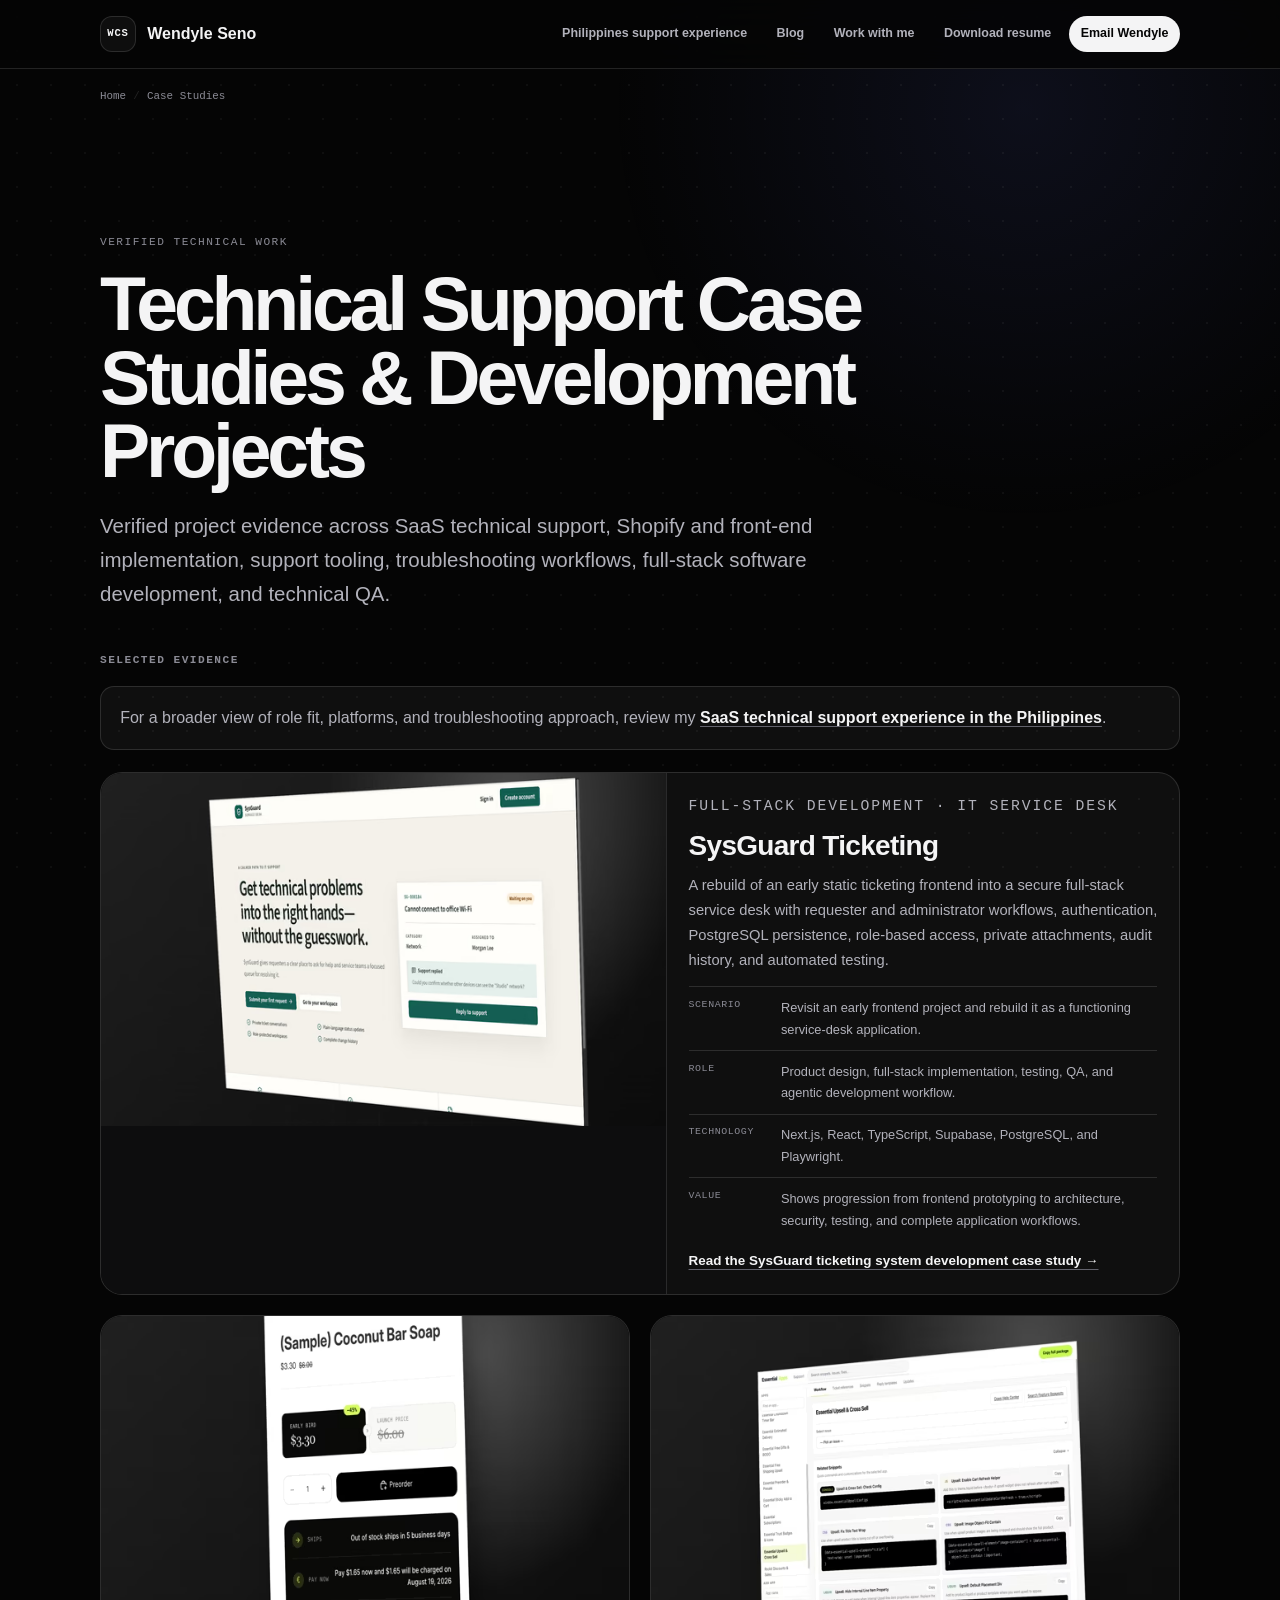
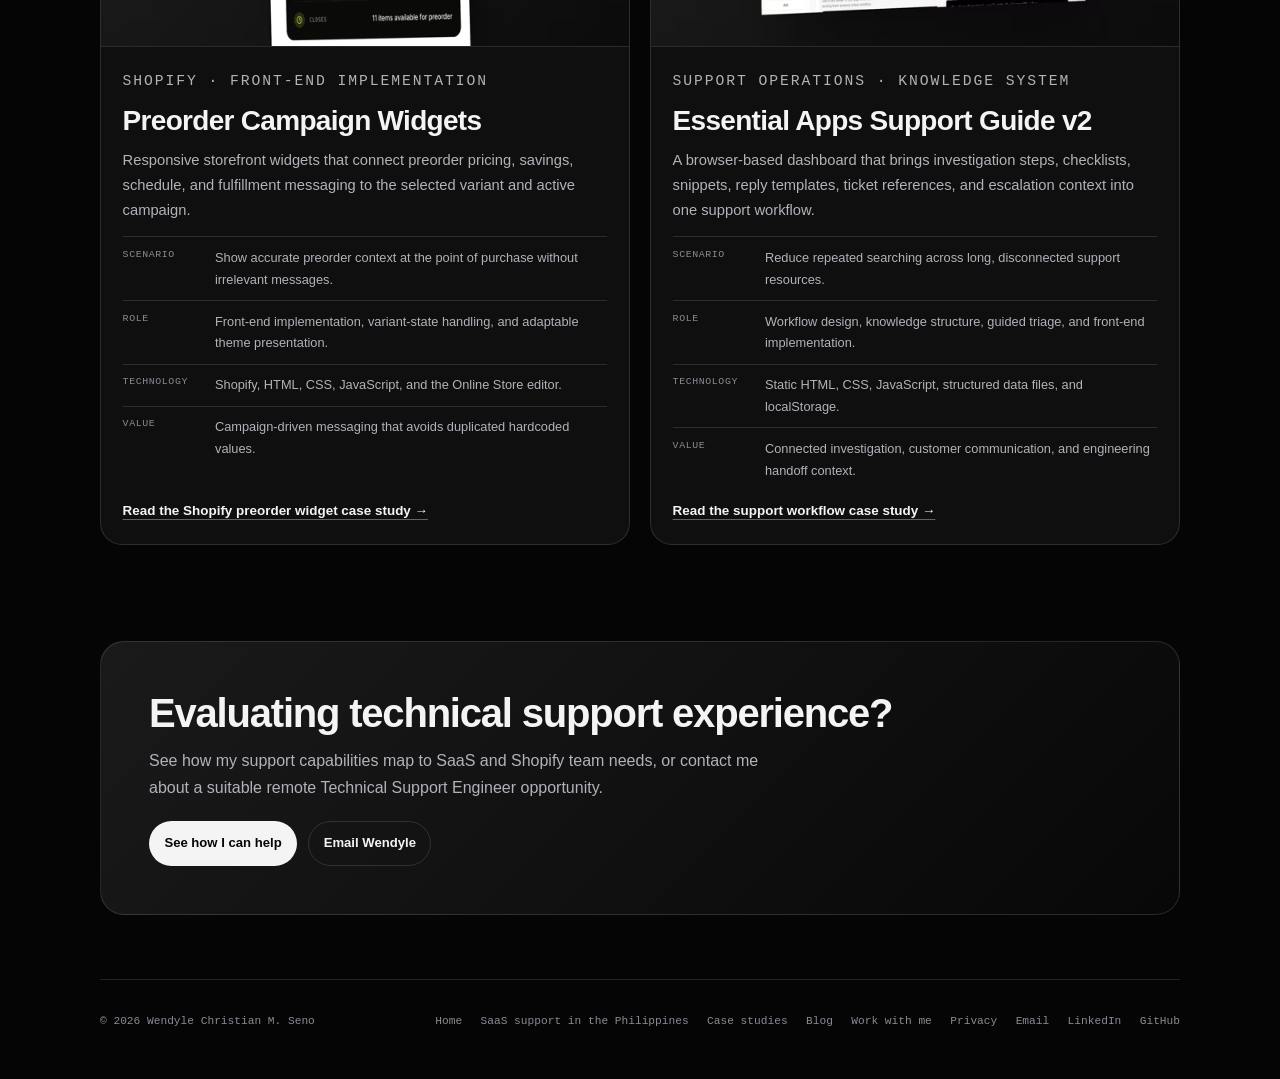
==== commit ee97d472: "feat: add technical support blog" ====
--- a/case-studies/index.html
+++ b/case-studies/index.html
@@ -39,10 +39,10 @@
   <meta name="twitter:description" content="Technical support, Shopify implementation, support workflow, and full-stack development evidence from Wendyle Seno.">
   <meta name="twitter:image" content="https://www.wendylechristianseno.com/assets/img/wendyle-seno-social-preview.jpg">
   <meta name="twitter:image:alt" content="Wendyle Seno, SaaS Technical Support Engineer">
-  <link rel="icon" href="../assets/img/favicon.ico" sizes="32x32">
+  <link rel="icon" href="/favicon.ico" sizes="32x32">
   <link rel="icon" href="../assets/img/favicon.svg" type="image/svg+xml">
   <link rel="apple-touch-icon" href="../assets/img/apple-touch-icon.png" sizes="180x180">
-  <link rel="stylesheet" href="../css/case-study.css?v=20260821-1">
+  <link rel="stylesheet" href="../css/case-study.css?v=20260907-2">
   <script defer src="../js/analytics.js?v=20260821-1"></script>
   <script type="application/ld+json">
   {
@@ -97,6 +97,7 @@
       <a class="case-brand" href="../"><span class="case-brand-mark">WCS</span><span>Wendyle Seno</span></a>
       <div class="case-nav-links">
         <a href="../saas-technical-support-philippines/">Philippines support experience</a>
+        <a class="case-blog-link" href="../blog/">Blog</a>
         <a href="../work-with-me/" data-analytics-event="portfolio_hire_click" data-analytics-location="case_study_index_header">Work with me</a>
         <a href="https://drive.google.com/uc?export=download&amp;id=19VN2xFC_qmwtN42Zccsk0ThbB4VUB1xa" download data-analytics-event="portfolio_resume_download" data-analytics-location="case_study_index_header">Download resume</a>
         <a class="case-contact" href="mailto:senowendyle793@gmail.com?subject=Technical%20Support%20Opportunity" data-analytics-event="portfolio_email_click" data-analytics-location="case_study_index_header">Email Wendyle</a>
@@ -197,7 +198,7 @@
   <footer class="case-shell case-footer">
     <span>© 2026 Wendyle Christian M. Seno</span>
     <nav aria-label="Footer links">
-      <a href="../">Home</a><a href="../saas-technical-support-philippines/">SaaS support in the Philippines</a><a href="./" aria-current="page">Case studies</a><a href="../work-with-me/">Work with me</a><a href="../privacy/">Privacy</a>
+      <a href="../">Home</a><a href="../saas-technical-support-philippines/">SaaS support in the Philippines</a><a href="./" aria-current="page">Case studies</a><a href="../blog/">Blog</a><a href="../work-with-me/">Work with me</a><a href="../privacy/">Privacy</a>
       <a href="mailto:senowendyle793@gmail.com?subject=Technical%20Support%20Opportunity" data-analytics-event="portfolio_email_click" data-analytics-location="case_study_index_footer">Email</a>
       <a href="https://www.linkedin.com/in/wendylechristianseno/" target="_blank" rel="noopener noreferrer" data-analytics-event="portfolio_linkedin_click" data-analytics-location="case_study_index_footer">LinkedIn</a>
       <a href="https://github.com/Wendyle18" target="_blank" rel="noopener noreferrer" data-analytics-event="portfolio_github_click" data-analytics-location="case_study_index_footer">GitHub</a>
--- a/css/case-study.css
+++ b/css/case-study.css
@@ -59,7 +59,7 @@
 .case-byline{display:flex;flex-wrap:wrap;gap:.65rem 1.4rem;margin-top:1.5rem;color:var(--muted);font-family:var(--mono);font-size:.72rem}
 .case-byline strong{color:var(--text)}
 .case-media{margin:1rem auto 4.5rem;padding:.65rem;border:1px solid var(--border);border-radius:24px;background:var(--surface);box-shadow:0 30px 90px rgba(0,0,0,.28)}
-.case-media a{display:block;border-radius:17px;overflow:hidden;background:var(--bg-soft)}
+.case-media a,.case-media picture{display:block;border-radius:17px;overflow:hidden;background:var(--bg-soft)}
 [data-theme="light"] .case-media{box-shadow:0 30px 90px rgba(0,0,0,.12)}
 .case-media img{width:100%;aspect-ratio:1/1;object-fit:contain}
 .case-media figcaption{padding:.75rem .45rem .15rem;color:var(--muted);font-size:.76rem}
@@ -88,6 +88,9 @@
 .demo-note{margin-top:1rem;padding:.85rem;border:1px solid var(--border);border-radius:10px;background:rgba(255,255,255,.025);font-size:.78rem;color:var(--sub)}
 [data-theme="light"] .demo-note{background:rgba(0,0,0,.025)}
 .demo-note code{color:var(--text);font-family:var(--mono)}
+.private-demo-note{display:grid;gap:.35rem}
+.private-demo-note strong{color:var(--text);font-size:.8rem}
+.private-demo-note span{display:block;line-height:1.55}
 .inline-link{font-weight:750;color:var(--text);text-decoration:underline;text-decoration-color:#62626c;text-underline-offset:3px}
 .page-content{padding-bottom:2rem}
 .page-section{padding:3rem 0;border-top:1px solid var(--border)}
@@ -123,6 +126,17 @@
 .workflow-list strong{display:block;color:var(--text);margin-bottom:.3rem}
 .page-list{padding-left:1.15rem;color:var(--sub)}
 .page-list li+li{margin-top:.65rem}
+.location-panel{display:grid;grid-template-columns:minmax(220px,.62fr) minmax(0,1.55fr);gap:1rem;align-items:stretch;margin-top:1.5rem}
+.location-summary{display:flex;flex-direction:column;align-items:flex-start;padding:1.35rem;border:1px solid var(--border);border-radius:18px;background:var(--surface)}
+.location-label{margin-bottom:.8rem;font-family:var(--mono);font-size:.68rem;color:var(--muted)}
+.location-summary h3{font-size:clamp(1.3rem,2.8vw,1.8rem);line-height:1.15;letter-spacing:-.025em;margin-bottom:.3rem}
+.location-summary .location-country{color:var(--text);font-weight:700;margin-bottom:.9rem}
+.location-summary p{color:var(--sub);font-size:.86rem}
+.location-summary .case-button{margin-top:auto}
+.location-map{min-width:0;overflow:hidden;border:1px solid var(--border);border-radius:18px;background:var(--surface)}
+.location-map iframe{display:block;width:100%;height:clamp(330px,39vw,440px);border:0;background:var(--bg-soft)}
+[data-theme="dark"] .location-map iframe{filter:grayscale(.15) invert(.92) hue-rotate(180deg) contrast(.92) brightness(.82)}
+.location-map figcaption{padding:.7rem .9rem;color:var(--muted);font-size:.72rem;line-height:1.55;border-top:1px solid var(--border)}
 .notice{padding:1.1rem 1.2rem;border:1px solid var(--border);border-radius:14px;background:var(--surface);color:var(--sub)}
 .notice strong{color:var(--text)}
 .page-content>.notice{margin-bottom:1.35rem}
@@ -184,6 +198,7 @@
 .case-footer{padding:2rem 0 3rem;border-top:1px solid var(--border);display:flex;justify-content:space-between;gap:1rem;flex-wrap:wrap;color:var(--muted);font-family:var(--mono);font-size:.7rem}
 .case-footer nav{display:flex;gap:.85rem 1.15rem;flex-wrap:wrap}
 .case-footer a:hover{color:var(--text)}
-@media(max-width:760px){.case-nav-inner{align-items:flex-start;padding:.65rem 0}.case-nav-links a:not(.case-contact){display:none}.case-grid{grid-template-columns:1fr}.case-aside{position:static;order:-1}.case-hero{padding-top:4rem}.case-media{margin-bottom:3rem}.card-grid,.capability-grid,.workflow-list,.faq-grid,.architecture-grid,.workflow-comparison,.evidence-link-grid{grid-template-columns:1fr}.evidence-card-featured{display:flex;grid-column:auto}.evidence-card-featured .evidence-card-media{border-right:0;border-bottom:1px solid var(--border)}.evidence-card dl div{grid-template-columns:72px 1fr}.page-section{padding:2.4rem 0}.case-comparison-section{padding:3rem 0}.before-after-grid{grid-template-columns:1fr}.comparison-arrow{flex-direction:row;justify-content:center;padding:.25rem 0}.comparison-arrow b{transform:rotate(90deg)}.comparison-row{grid-template-columns:1fr}.comparison-row-head{display:none}.comparison-row span{position:relative;padding:.7rem .85rem .7rem 6.5rem}.comparison-row span::before{position:absolute;left:.85rem;top:.72rem;font-family:var(--mono);font-size:.58rem;letter-spacing:.06em;text-transform:uppercase;color:var(--muted)}.comparison-row span:first-child::before{content:"Earlier"}.comparison-row span+span{border-left:0;border-top:1px dashed var(--border)}.comparison-row span+span::before{content:"Modern"}.case-article-body{padding-top:3rem}}
+@media(max-width:760px){.case-nav-inner{align-items:flex-start;padding:.65rem 0}.case-nav-links a:not(.case-contact):not(.case-blog-link){display:none}.case-grid{grid-template-columns:1fr}.case-aside{position:static;order:-1}.case-hero{padding-top:4rem}.case-media{margin-bottom:3rem}.card-grid,.capability-grid,.workflow-list,.faq-grid,.architecture-grid,.workflow-comparison,.evidence-link-grid,.location-panel{grid-template-columns:1fr}.location-map iframe{height:340px}.evidence-card-featured{display:flex;grid-column:auto}.evidence-card-featured .evidence-card-media{border-right:0;border-bottom:1px solid var(--border)}.evidence-card dl div{grid-template-columns:72px 1fr}.page-section{padding:2.4rem 0}.case-comparison-section{padding:3rem 0}.before-after-grid{grid-template-columns:1fr}.comparison-arrow{flex-direction:row;justify-content:center;padding:.25rem 0}.comparison-arrow b{transform:rotate(90deg)}.comparison-row{grid-template-columns:1fr}.comparison-row-head{display:none}.comparison-row span{position:relative;padding:.7rem .85rem .7rem 6.5rem}.comparison-row span::before{position:absolute;left:.85rem;top:.72rem;font-family:var(--mono);font-size:.58rem;letter-spacing:.06em;text-transform:uppercase;color:var(--muted)}.comparison-row span:first-child::before{content:"Earlier"}.comparison-row span+span{border-left:0;border-top:1px dashed var(--border)}.comparison-row span+span::before{content:"Modern"}.case-article-body{padding-top:3rem}}
+@media(max-width:350px){.case-nav-links .case-blog-link{display:none}}
 @media(max-width:380px){.comparison-row span{padding-left:.85rem;padding-top:1.8rem}.comparison-row span::before{top:.55rem}.case-cta-actions{display:grid}.case-button{justify-content:center;text-align:center}}
 @media(prefers-reduced-motion:reduce){html{scroll-behavior:auto}*,*::before,*::after{scroll-behavior:auto!important;transition:none!important}}
